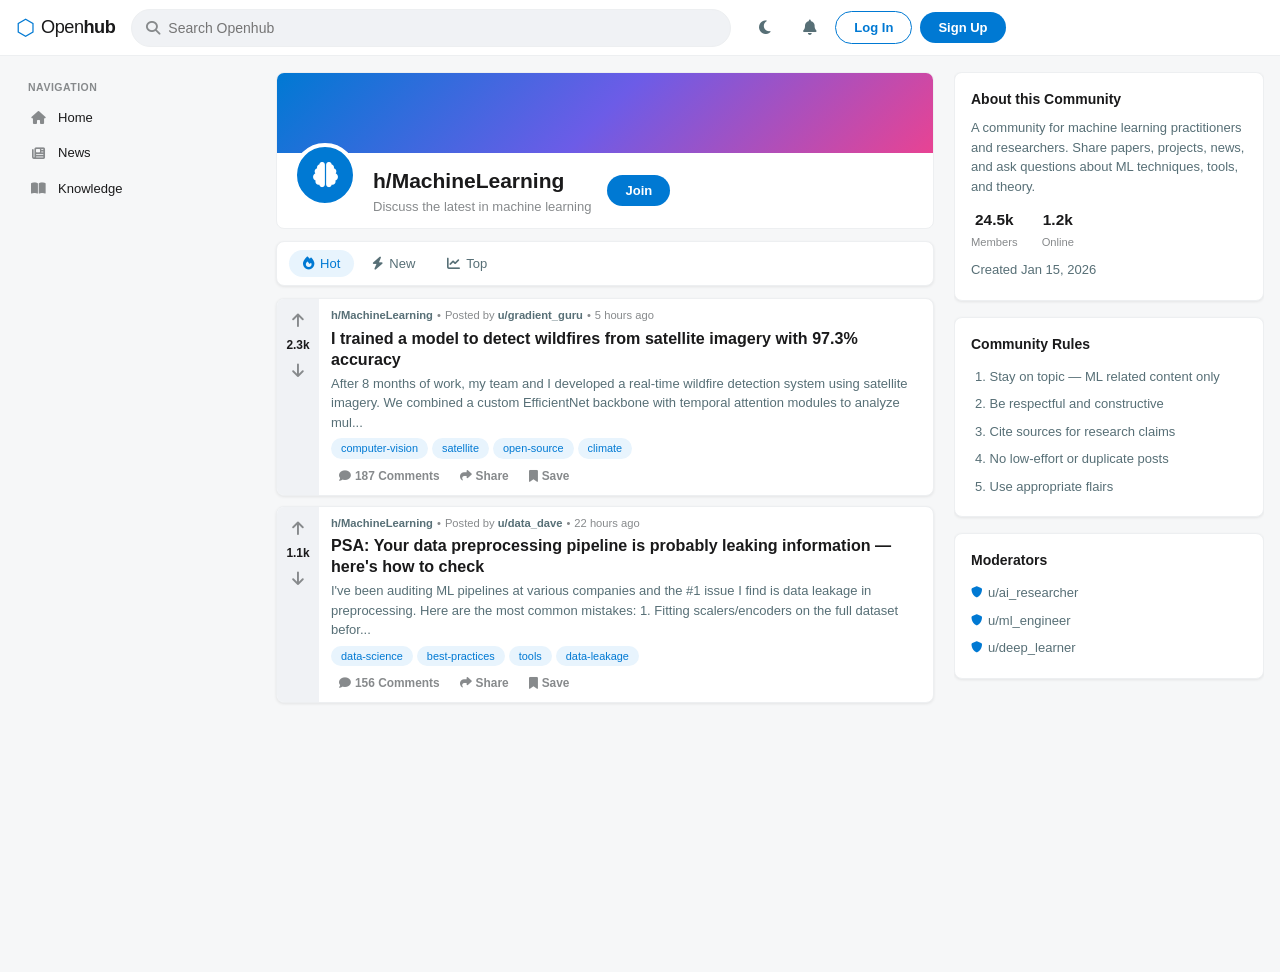
==== community.html @ e3ed94cb "Add News and Knowledge sections with community discussion News section: - AI news articles and inter" ====
<!DOCTYPE html>
<html lang="en">
<head>
  <meta charset="UTF-8">
  <meta name="viewport" content="width=device-width, initial-scale=1.0">
  <title>Community — Openhub</title>
  <link rel="stylesheet" href="css/style.css">
  <link rel="stylesheet" href="https://cdnjs.cloudflare.com/ajax/libs/font-awesome/6.5.0/css/all.min.css">
</head>
<body>

  <!-- NAVBAR (same as index) -->
  <header class="navbar">
    <div class="navbar-left">
      <a href="index.html" class="logo">
        <span class="logo-icon">⬡</span>
        <span class="logo-text">Open<strong>hub</strong></span>
      </a>
    </div>
    <div class="navbar-center">
      <div class="search-bar">
        <i class="fas fa-search"></i>
        <input type="text" id="search-input" placeholder="Search Openhub" autocomplete="off">
      </div>
    </div>
    <div class="navbar-right">
      <button class="icon-btn" id="theme-toggle" title="Toggle dark mode"><i class="fas fa-moon"></i></button>
      <button class="icon-btn" title="Notifications"><i class="fas fa-bell"></i></button>
      <button class="btn btn-outline" id="login-btn">Log In</button>
      <button class="btn btn-primary" id="signup-btn">Sign Up</button>
    </div>
    <button class="mobile-menu-btn" id="mobile-menu-btn"><i class="fas fa-bars"></i></button>
  </header>

  <main class="container">
    <aside class="sidebar sidebar-left" id="sidebar-left">
      <nav class="sidebar-nav">
        <h4 class="sidebar-heading">Navigation</h4>
        <a href="index.html" class="sidebar-link"><i class="fas fa-home"></i> Home</a>
        <a href="news.html" class="sidebar-link"><i class="fas fa-newspaper"></i> News</a>
        <a href="knowledge.html" class="sidebar-link"><i class="fas fa-book-open"></i> Knowledge</a>
      </nav>
    </aside>

    <section class="feed" id="feed">
      <!-- Community Banner -->
      <div class="community-banner" id="community-banner">
        <div class="community-banner-bg"></div>
        <div class="community-banner-info">
          <div class="community-icon" id="community-icon"><i class="fas fa-brain"></i></div>
          <div>
            <h1 id="community-name">h/MachineLearning</h1>
            <p id="community-tagline">Discuss the latest in machine learning</p>
          </div>
          <button class="btn btn-primary" id="join-btn">Join</button>
        </div>
      </div>

      <div class="sort-bar">
        <button class="sort-btn active" data-sort="hot"><i class="fas fa-fire"></i> Hot</button>
        <button class="sort-btn" data-sort="new"><i class="fas fa-bolt"></i> New</button>
        <button class="sort-btn" data-sort="top"><i class="fas fa-chart-line"></i> Top</button>
      </div>

      <div id="posts-container"></div>
    </section>

    <aside class="sidebar sidebar-right">
      <div class="card">
        <h4>About this Community</h4>
        <p id="community-description">A place to discuss machine learning research, tools, and applications.</p>
        <div class="community-stats">
          <div class="stat"><strong id="stat-members">24.5k</strong><span>Members</span></div>
          <div class="stat"><strong id="stat-online">1.2k</strong><span>Online</span></div>
        </div>
        <p class="community-created">Created <span id="community-created">Jan 15, 2026</span></p>
      </div>
      <div class="card">
        <h4>Community Rules</h4>
        <ol class="rules-list" id="community-rules">
          <li>Stay on topic</li>
          <li>Be respectful</li>
          <li>Cite your sources</li>
          <li>No low-effort posts</li>
        </ol>
      </div>
      <div class="card">
        <h4>Moderators</h4>
        <ul class="mod-list" id="mod-list">
          <li><i class="fas fa-shield"></i> u/ai_researcher</li>
          <li><i class="fas fa-shield"></i> u/ml_engineer</li>
        </ul>
      </div>
    </aside>
  </main>

  <script src="js/data.js"></script>
  <script src="js/app.js"></script>
</body>
</html>
---- css/style.css ----
/* ===== CSS VARIABLES / THEME ===== */
:root {
  --bg-primary: #f6f7f8;
  --bg-secondary: #ffffff;
  --bg-tertiary: #f0f2f5;
  --text-primary: #1a1a1b;
  --text-secondary: #576f76;
  --text-muted: #878a8c;
  --border-color: #ccc;
  --border-light: #edeff1;
  --accent: #0079d3;
  --accent-hover: #005fa3;
  --accent-light: #e8f4fd;
  --upvote: #ff4500;
  --downvote: #7193ff;
  --card-shadow: 0 1px 3px rgba(0,0,0,0.08);
  --radius: 8px;
  --radius-sm: 4px;
  --navbar-height: 56px;
  --sidebar-width: 240px;
  --font: -apple-system, BlinkMacSystemFont, 'Segoe UI', Roboto, Oxygen, sans-serif;
}

[data-theme="dark"] {
  --bg-primary: #1a1a1b;
  --bg-secondary: #272729;
  --bg-tertiary: #333;
  --text-primary: #d7dadc;
  --text-secondary: #818384;
  --text-muted: #6a6d6f;
  --border-color: #474748;
  --border-light: #343536;
  --accent: #4fbcff;
  --accent-hover: #3aa8f0;
  --accent-light: #1a3a4f;
  --card-shadow: 0 1px 3px rgba(0,0,0,0.3);
}

/* ===== RESET & BASE ===== */
*, *::before, *::after { box-sizing: border-box; margin: 0; padding: 0; }

html { font-size: 14px; scroll-behavior: smooth; }

body {
  font-family: var(--font);
  background: var(--bg-primary);
  color: var(--text-primary);
  line-height: 1.5;
  min-height: 100vh;
}

a { color: var(--accent); text-decoration: none; }
a:hover { text-decoration: underline; }

ul, ol { list-style-position: inside; }
img { max-width: 100%; }

.hidden { display: none !important; }

/* ===== NAVBAR ===== */
.navbar {
  position: fixed;
  top: 0;
  left: 0;
  right: 0;
  height: var(--navbar-height);
  background: var(--bg-secondary);
  border-bottom: 1px solid var(--border-light);
  display: flex;
  align-items: center;
  padding: 0 16px;
  gap: 16px;
  z-index: 100;
}

.navbar-left { flex-shrink: 0; }

.logo {
  display: flex;
  align-items: center;
  gap: 6px;
  font-size: 1.3rem;
  color: var(--text-primary);
  text-decoration: none;
}
.logo:hover { text-decoration: none; }
.logo-icon { font-size: 1.6rem; color: var(--accent); }
.logo-text { letter-spacing: -0.5px; }

.navbar-center { flex: 1; max-width: 600px; }

.search-bar {
  display: flex;
  align-items: center;
  background: var(--bg-tertiary);
  border: 1px solid var(--border-light);
  border-radius: 20px;
  padding: 0 14px;
  height: 38px;
  transition: border-color 0.2s;
}
.search-bar:focus-within { border-color: var(--accent); }
.search-bar i { color: var(--text-muted); margin-right: 8px; }
.search-bar input {
  flex: 1;
  border: none;
  background: transparent;
  font-size: 1rem;
  color: var(--text-primary);
  outline: none;
}

.navbar-right {
  display: flex;
  align-items: center;
  gap: 8px;
  flex-shrink: 0;
}

.mobile-menu-btn {
  display: none;
  background: none;
  border: none;
  font-size: 1.4rem;
  color: var(--text-primary);
  cursor: pointer;
}

/* ===== BUTTONS ===== */
.btn {
  display: inline-flex;
  align-items: center;
  justify-content: center;
  gap: 6px;
  padding: 8px 18px;
  border-radius: 20px;
  font-size: 0.93rem;
  font-weight: 600;
  cursor: pointer;
  border: none;
  transition: all 0.15s;
}
.btn-primary { background: var(--accent); color: #fff; }
.btn-primary:hover { background: var(--accent-hover); }
.btn-outline {
  background: transparent;
  color: var(--accent);
  border: 1px solid var(--accent);
}
.btn-outline:hover { background: var(--accent-light); }
.btn-block { width: 100%; margin-top: 8px; }

.icon-btn {
  width: 36px;
  height: 36px;
  border-radius: 50%;
  border: none;
  background: transparent;
  color: var(--text-secondary);
  font-size: 1.1rem;
  cursor: pointer;
  display: inline-flex;
  align-items: center;
  justify-content: center;
  transition: background 0.15s;
}
.icon-btn:hover { background: var(--bg-tertiary); }

/* ===== LAYOUT ===== */
.container {
  display: grid;
  grid-template-columns: var(--sidebar-width) 1fr 310px;
  gap: 20px;
  max-width: 1280px;
  margin: calc(var(--navbar-height) + 16px) auto 32px;
  padding: 0 16px;
}

.container-post {
  grid-template-columns: 1fr 310px;
}

/* ===== SIDEBAR ===== */
.sidebar {
  position: sticky;
  top: calc(var(--navbar-height) + 16px);
  height: fit-content;
  max-height: calc(100vh - var(--navbar-height) - 32px);
  overflow-y: auto;
}

.sidebar-nav { margin-bottom: 16px; }
.sidebar-heading {
  font-size: 0.75rem;
  text-transform: uppercase;
  letter-spacing: 0.5px;
  color: var(--text-muted);
  padding: 8px 12px 4px;
}

.sidebar-link {
  display: flex;
  align-items: center;
  gap: 10px;
  padding: 8px 12px;
  color: var(--text-primary);
  border-radius: var(--radius-sm);
  font-size: 0.93rem;
  transition: background 0.15s;
}
.sidebar-link:hover { background: var(--bg-tertiary); text-decoration: none; }
.sidebar-link.active { background: var(--accent-light); color: var(--accent); font-weight: 600; }
.sidebar-link i { width: 20px; text-align: center; color: var(--text-muted); }
.sidebar-link.active i { color: var(--accent); }

/* ===== CARDS ===== */
.card {
  background: var(--bg-secondary);
  border: 1px solid var(--border-light);
  border-radius: var(--radius);
  padding: 16px;
  margin-bottom: 16px;
  box-shadow: var(--card-shadow);
}
.card h3, .card h4 { margin-bottom: 8px; }
.card p { color: var(--text-secondary); font-size: 0.93rem; margin-bottom: 4px; }

.card-banner {
  height: 48px;
  background: linear-gradient(135deg, var(--accent), #6c5ce7);
  border-radius: var(--radius) var(--radius) 0 0;
  margin: -16px -16px 12px;
}

/* ===== TRENDING ===== */
.trending-list { list-style: none; }
.trending-list li {
  padding: 8px 0;
  border-bottom: 1px solid var(--border-light);
  font-size: 0.93rem;
}
.trending-list li:last-child { border-bottom: none; }
.trending-list .trending-community { font-size: 0.8rem; color: var(--text-muted); }
.trending-list .trending-title { color: var(--text-primary); font-weight: 500; }

/* ===== RULES ===== */
.rules-list { padding-left: 4px; }
.rules-list li { padding: 4px 0; font-size: 0.93rem; color: var(--text-secondary); }

/* ===== FOOTER LINKS ===== */
.footer-links { text-align: center; padding: 12px; }
.footer-links a {
  color: var(--text-muted);
  font-size: 0.8rem;
  margin: 0 6px;
}
.footer-links p { color: var(--text-muted); font-size: 0.75rem; margin-top: 8px; }

/* ===== CREATE POST BOX ===== */
.create-post-box {
  display: flex;
  align-items: center;
  gap: 8px;
  background: var(--bg-secondary);
  border: 1px solid var(--border-light);
  border-radius: var(--radius);
  padding: 8px 12px;
  margin-bottom: 12px;
  box-shadow: var(--card-shadow);
}
.create-post-avatar { font-size: 2rem; color: var(--text-muted); }
.create-post-input {
  flex: 1;
  border: 1px solid var(--border-light);
  border-radius: var(--radius-sm);
  padding: 8px 12px;
  font-size: 0.93rem;
  background: var(--bg-tertiary);
  color: var(--text-primary);
  cursor: pointer;
  outline: none;
}
.create-post-input:hover { border-color: var(--accent); }

/* ===== SORT BAR ===== */
.sort-bar {
  display: flex;
  gap: 4px;
  background: var(--bg-secondary);
  border: 1px solid var(--border-light);
  border-radius: var(--radius);
  padding: 8px 12px;
  margin-bottom: 12px;
  box-shadow: var(--card-shadow);
}
.sort-btn {
  padding: 6px 14px;
  border-radius: 20px;
  border: none;
  background: transparent;
  color: var(--text-secondary);
  font-size: 0.93rem;
  font-weight: 500;
  cursor: pointer;
  display: flex;
  align-items: center;
  gap: 6px;
  transition: all 0.15s;
}
.sort-btn:hover { background: var(--bg-tertiary); }
.sort-btn.active { background: var(--accent-light); color: var(--accent); }

/* ===== POST CARD ===== */
.post-card {
  display: flex;
  background: var(--bg-secondary);
  border: 1px solid var(--border-light);
  border-radius: var(--radius);
  margin-bottom: 10px;
  box-shadow: var(--card-shadow);
  transition: border-color 0.15s;
  overflow: hidden;
}
.post-card:hover { border-color: var(--text-muted); }

.vote-column {
  display: flex;
  flex-direction: column;
  align-items: center;
  padding: 8px 4px;
  background: var(--bg-tertiary);
  min-width: 42px;
  gap: 2px;
}
.vote-btn {
  width: 28px;
  height: 28px;
  border-radius: 4px;
  border: none;
  background: transparent;
  color: var(--text-muted);
  font-size: 1.1rem;
  cursor: pointer;
  display: flex;
  align-items: center;
  justify-content: center;
  transition: all 0.15s;
}
.vote-btn:hover { background: var(--bg-secondary); }
.vote-btn.upvoted { color: var(--upvote); }
.vote-btn.downvoted { color: var(--downvote); }
.vote-count { font-size: 0.85rem; font-weight: 700; }

.post-content {
  flex: 1;
  padding: 8px 12px;
  min-width: 0;
}

.post-meta {
  display: flex;
  align-items: center;
  gap: 4px;
  font-size: 0.8rem;
  color: var(--text-muted);
  flex-wrap: wrap;
}
.post-meta a { color: var(--text-secondary); font-weight: 600; }
.post-meta a:hover { text-decoration: underline; }

.post-title {
  font-size: 1.15rem;
  font-weight: 600;
  margin: 4px 0;
  color: var(--text-primary);
  line-height: 1.3;
}
.post-title a { color: inherit; }
.post-title a:hover { color: var(--accent); text-decoration: none; }

.post-body-preview {
  font-size: 0.93rem;
  color: var(--text-secondary);
  max-height: 4.5em;
  overflow: hidden;
  margin-bottom: 4px;
}

.post-tags { display: flex; gap: 4px; flex-wrap: wrap; margin: 6px 0; }
.tag {
  background: var(--accent-light);
  color: var(--accent);
  padding: 2px 10px;
  border-radius: 12px;
  font-size: 0.78rem;
  font-weight: 500;
}

.post-actions {
  display: flex;
  gap: 4px;
  margin-top: 4px;
}
.action-btn {
  display: flex;
  align-items: center;
  gap: 4px;
  padding: 4px 8px;
  border-radius: var(--radius-sm);
  border: none;
  background: transparent;
  color: var(--text-muted);
  font-size: 0.85rem;
  font-weight: 600;
  cursor: pointer;
  transition: background 0.15s;
}
.action-btn:hover { background: var(--bg-tertiary); }

/* ===== COMMUNITY BANNER ===== */
.community-banner {
  border-radius: var(--radius);
  overflow: hidden;
  margin-bottom: 12px;
  background: var(--bg-secondary);
  border: 1px solid var(--border-light);
}
.community-banner-bg {
  height: 80px;
  background: linear-gradient(135deg, #0079d3, #6c5ce7, #e84393);
}
.community-banner-info {
  display: flex;
  align-items: center;
  gap: 16px;
  padding: 12px 16px;
}
.community-icon {
  width: 64px;
  height: 64px;
  border-radius: 50%;
  background: var(--accent);
  color: #fff;
  display: flex;
  align-items: center;
  justify-content: center;
  font-size: 1.8rem;
  margin-top: -32px;
  border: 4px solid var(--bg-secondary);
}
.community-banner-info h1 { font-size: 1.5rem; }
.community-banner-info p { color: var(--text-muted); font-size: 0.93rem; }

.community-stats {
  display: flex;
  gap: 24px;
  margin: 12px 0 8px;
}
.stat { text-align: center; }
.stat strong { display: block; font-size: 1.1rem; }
.stat span { font-size: 0.8rem; color: var(--text-muted); }
.community-created { font-size: 0.8rem; color: var(--text-muted); margin-top: 8px; }

.mod-list { list-style: none; }
.mod-list li {
  padding: 4px 0;
  font-size: 0.93rem;
  color: var(--text-secondary);
  display: flex;
  align-items: center;
  gap: 6px;
}
.mod-list i { color: var(--accent); font-size: 0.8rem; }

/* ===== POST DETAIL ===== */
.post-detail {
  background: var(--bg-secondary);
  border: 1px solid var(--border-light);
  border-radius: var(--radius);
  padding: 16px;
  margin-bottom: 16px;
  box-shadow: var(--card-shadow);
}
.post-detail .post-title { font-size: 1.5rem; margin: 8px 0; }
.post-detail .post-body-full {
  font-size: 1rem;
  color: var(--text-primary);
  line-height: 1.7;
  margin: 12px 0;
}
.post-detail .vote-row {
  display: flex;
  align-items: center;
  gap: 8px;
  margin: 12px 0;
}

/* ===== COMMENTS ===== */
.comments-section {
  background: var(--bg-secondary);
  border: 1px solid var(--border-light);
  border-radius: var(--radius);
  padding: 16px;
  box-shadow: var(--card-shadow);
}
.comments-section h3 { margin-bottom: 12px; }

.comment-form { margin-bottom: 16px; }
.comment-form textarea { width: 100%; min-height: 80px; margin-bottom: 8px; }
.comment-sort {
  display: flex;
  align-items: center;
  gap: 8px;
  margin-bottom: 16px;
  font-size: 0.85rem;
  color: var(--text-muted);
}

.comment {
  border-left: 2px solid var(--border-light);
  padding-left: 16px;
  margin-bottom: 16px;
  margin-left: 0;
}
.comment.nested { margin-left: 20px; }

.comment-header {
  display: flex;
  align-items: center;
  gap: 8px;
  font-size: 0.85rem;
  margin-bottom: 4px;
}
.comment-author { font-weight: 600; color: var(--text-primary); }
.comment-time { color: var(--text-muted); }
.comment-body { font-size: 0.93rem; margin-bottom: 6px; color: var(--text-primary); }
.comment-actions {
  display: flex;
  gap: 12px;
  font-size: 0.8rem;
}
.comment-actions button {
  background: none;
  border: none;
  color: var(--text-muted);
  cursor: pointer;
  font-weight: 600;
  font-size: 0.8rem;
}
.comment-actions button:hover { color: var(--accent); }

/* ===== INPUTS ===== */
.input {
  width: 100%;
  padding: 10px 12px;
  border: 1px solid var(--border-light);
  border-radius: var(--radius-sm);
  font-size: 0.93rem;
  background: var(--bg-tertiary);
  color: var(--text-primary);
  outline: none;
  margin-bottom: 10px;
  transition: border-color 0.2s;
  font-family: var(--font);
}
.input:focus { border-color: var(--accent); }
.input-sm { width: auto; padding: 4px 8px; margin-bottom: 0; }
.textarea { min-height: 100px; resize: vertical; }

select.input { cursor: pointer; }

/* ===== MODAL ===== */
.modal-overlay {
  position: fixed;
  inset: 0;
  background: rgba(0,0,0,0.5);
  display: none;
  align-items: center;
  justify-content: center;
  z-index: 200;
}
.modal-overlay.active { display: flex; }

.modal {
  background: var(--bg-secondary);
  border-radius: var(--radius);
  width: 100%;
  max-width: 580px;
  max-height: 90vh;
  overflow-y: auto;
  box-shadow: 0 8px 32px rgba(0,0,0,0.2);
}
.modal-sm { max-width: 400px; }

.modal-header {
  display: flex;
  align-items: center;
  justify-content: space-between;
  padding: 16px 20px;
  border-bottom: 1px solid var(--border-light);
}
.modal-body { padding: 20px; }
.modal-footer {
  padding: 12px 20px;
  border-top: 1px solid var(--border-light);
  display: flex;
  align-items: center;
  justify-content: flex-end;
  gap: 8px;
  flex-wrap: wrap;
}

.auth-switch { font-size: 0.85rem; color: var(--text-muted); width: 100%; text-align: center; margin-top: 8px; }

/* POST TYPE TABS */
.post-type-tabs {
  display: flex;
  border: 1px solid var(--border-light);
  border-radius: var(--radius-sm);
  overflow: hidden;
  margin-bottom: 10px;
}
.tab {
  flex: 1;
  padding: 10px;
  border: none;
  background: var(--bg-tertiary);
  color: var(--text-secondary);
  font-size: 0.93rem;
  font-weight: 500;
  cursor: pointer;
  display: flex;
  align-items: center;
  justify-content: center;
  gap: 6px;
  transition: all 0.15s;
}
.tab:hover { background: var(--bg-primary); }
.tab.active { background: var(--bg-secondary); color: var(--accent); border-bottom: 2px solid var(--accent); }

/* ===== LOAD MORE ===== */
.load-more { text-align: center; padding: 16px 0; }

/* ===== PAGE HEADER ===== */
.page-header {
  display: flex;
  align-items: center;
  gap: 16px;
  background: var(--bg-secondary);
  border: 1px solid var(--border-light);
  border-radius: var(--radius);
  padding: 20px 24px;
  margin-bottom: 12px;
  box-shadow: var(--card-shadow);
}
.page-header-icon {
  width: 56px;
  height: 56px;
  border-radius: 50%;
  background: linear-gradient(135deg, var(--accent), #6c5ce7);
  color: #fff;
  display: flex;
  align-items: center;
  justify-content: center;
  font-size: 1.6rem;
  flex-shrink: 0;
}
.page-header h1 { font-size: 1.5rem; margin-bottom: 2px; }
.page-header p { color: var(--text-muted); font-size: 0.93rem; margin: 0; }

/* ===== SECTION TABS ===== */
.section-tabs {
  display: flex;
  gap: 4px;
  background: var(--bg-secondary);
  border: 1px solid var(--border-light);
  border-radius: var(--radius);
  padding: 6px 8px;
  margin-bottom: 12px;
  box-shadow: var(--card-shadow);
  overflow-x: auto;
}
.section-tab {
  padding: 8px 16px;
  border-radius: 20px;
  border: none;
  background: transparent;
  color: var(--text-secondary);
  font-size: 0.93rem;
  font-weight: 500;
  cursor: pointer;
  display: flex;
  align-items: center;
  gap: 6px;
  transition: all 0.15s;
  white-space: nowrap;
}
.section-tab:hover { background: var(--bg-tertiary); }
.section-tab.active { background: var(--accent-light); color: var(--accent); }

/* ===== NEWS CARD ===== */
.news-card {
  background: var(--bg-secondary);
  border: 1px solid var(--border-light);
  border-radius: var(--radius);
  margin-bottom: 10px;
  box-shadow: var(--card-shadow);
  transition: border-color 0.15s;
  overflow: hidden;
}
.news-card:hover { border-color: var(--text-muted); }

.news-card-inner {
  display: flex;
  gap: 0;
}

.news-vote-col {
  display: flex;
  flex-direction: column;
  align-items: center;
  padding: 8px 4px;
  background: var(--bg-tertiary);
  min-width: 42px;
  gap: 2px;
}

.news-card-body {
  flex: 1;
  padding: 12px 16px;
  min-width: 0;
}

.news-type-badge {
  display: inline-flex;
  align-items: center;
  gap: 4px;
  padding: 2px 10px;
  border-radius: 12px;
  font-size: 0.75rem;
  font-weight: 600;
  text-transform: uppercase;
  letter-spacing: 0.5px;
  margin-bottom: 6px;
}
.badge-interview { background: #6c5ce7; color: #fff; }
.badge-news { background: #0984e3; color: #fff; }
.badge-breaking { background: #d63031; color: #fff; }
.badge-product { background: #00b894; color: #fff; }
.badge-policy { background: #fdcb6e; color: #2d3436; }
.badge-industry { background: #636e72; color: #fff; }

.news-card-title {
  font-size: 1.15rem;
  font-weight: 600;
  margin: 4px 0 6px;
  line-height: 1.3;
}
.news-card-title a { color: var(--text-primary); }
.news-card-title a:hover { color: var(--accent); text-decoration: none; }

.news-source {
  display: flex;
  align-items: center;
  gap: 6px;
  font-size: 0.8rem;
  color: var(--text-muted);
  margin-bottom: 8px;
}
.news-source strong { color: var(--text-secondary); }

.news-summary {
  font-size: 0.93rem;
  color: var(--text-secondary);
  line-height: 1.6;
  margin-bottom: 8px;
  max-height: 4.5em;
  overflow: hidden;
  position: relative;
}
.news-summary.expanded { max-height: none; }

.news-summary-toggle {
  background: none;
  border: none;
  color: var(--accent);
  font-size: 0.85rem;
  font-weight: 600;
  cursor: pointer;
  padding: 0;
  margin-bottom: 8px;
}

.news-video-link {
  display: inline-flex;
  align-items: center;
  gap: 6px;
  padding: 6px 14px;
  background: #ff0000;
  color: #fff;
  border-radius: 20px;
  font-size: 0.85rem;
  font-weight: 600;
  margin-bottom: 8px;
  transition: opacity 0.15s;
}
.news-video-link:hover { opacity: 0.85; text-decoration: none; color: #fff; }

.news-article-link {
  display: inline-flex;
  align-items: center;
  gap: 6px;
  padding: 6px 14px;
  background: var(--accent);
  color: #fff;
  border-radius: 20px;
  font-size: 0.85rem;
  font-weight: 600;
  margin-bottom: 8px;
  transition: opacity 0.15s;
}
.news-article-link:hover { opacity: 0.85; text-decoration: none; color: #fff; }

.news-card-footer {
  display: flex;
  align-items: center;
  gap: 4px;
  flex-wrap: wrap;
}

/* ===== PAPER CARD ===== */
.paper-card {
  background: var(--bg-secondary);
  border: 1px solid var(--border-light);
  border-radius: var(--radius);
  margin-bottom: 10px;
  box-shadow: var(--card-shadow);
  transition: border-color 0.15s;
  overflow: hidden;
}
.paper-card:hover { border-color: var(--text-muted); }

.paper-card-inner {
  display: flex;
  gap: 0;
}

.paper-vote-col {
  display: flex;
  flex-direction: column;
  align-items: center;
  padding: 8px 4px;
  background: var(--bg-tertiary);
  min-width: 42px;
  gap: 2px;
}

.paper-card-body {
  flex: 1;
  padding: 12px 16px;
  min-width: 0;
}

.paper-venue-badge {
  display: inline-flex;
  align-items: center;
  gap: 4px;
  padding: 2px 10px;
  border-radius: 12px;
  font-size: 0.75rem;
  font-weight: 600;
  margin-bottom: 6px;
  background: var(--accent-light);
  color: var(--accent);
}
.paper-venue-badge.spotlight {
  background: linear-gradient(135deg, #fdcb6e, #f39c12);
  color: #2d3436;
}

.paper-card-title {
  font-size: 1.1rem;
  font-weight: 600;
  margin: 4px 0 6px;
  line-height: 1.3;
}
.paper-card-title a { color: var(--text-primary); }
.paper-card-title a:hover { color: var(--accent); text-decoration: none; }

.paper-authors {
  font-size: 0.85rem;
  color: var(--text-muted);
  margin-bottom: 8px;
  font-style: italic;
}

.paper-summary {
  font-size: 0.93rem;
  color: var(--text-secondary);
  line-height: 1.6;
  margin-bottom: 8px;
  padding: 10px 12px;
  background: var(--bg-tertiary);
  border-radius: var(--radius-sm);
  border-left: 3px solid var(--accent);
}

.paper-abstract-toggle {
  background: none;
  border: none;
  color: var(--accent);
  font-size: 0.85rem;
  font-weight: 600;
  cursor: pointer;
  padding: 0;
  margin-bottom: 8px;
  display: flex;
  align-items: center;
  gap: 4px;
}

.paper-abstract {
  font-size: 0.9rem;
  color: var(--text-secondary);
  line-height: 1.6;
  margin-bottom: 8px;
  display: none;
  padding: 10px 12px;
  background: var(--bg-tertiary);
  border-radius: var(--radius-sm);
}
.paper-abstract.visible { display: block; }

.paper-links {
  display: flex;
  gap: 8px;
  margin-bottom: 8px;
  flex-wrap: wrap;
}
.paper-link {
  display: inline-flex;
  align-items: center;
  gap: 4px;
  padding: 4px 12px;
  border-radius: 20px;
  font-size: 0.8rem;
  font-weight: 600;
  border: 1px solid var(--accent);
  color: var(--accent);
  transition: all 0.15s;
}
.paper-link:hover { background: var(--accent); color: #fff; text-decoration: none; }

.paper-card-footer {
  display: flex;
  align-items: center;
  gap: 4px;
  flex-wrap: wrap;
}

/* ===== DISCUSSION INLINE ===== */
.inline-discussion {
  border-top: 1px solid var(--border-light);
  padding-top: 12px;
  margin-top: 8px;
}
.inline-discussion h4 {
  font-size: 0.85rem;
  color: var(--text-muted);
  margin-bottom: 8px;
  display: flex;
  align-items: center;
  gap: 6px;
}

.discussion-preview-comment {
  padding: 8px 12px;
  background: var(--bg-tertiary);
  border-radius: var(--radius-sm);
  margin-bottom: 6px;
  font-size: 0.85rem;
}
.discussion-preview-comment .comment-author { font-size: 0.8rem; }
.discussion-preview-comment .comment-body { font-size: 0.85rem; margin: 2px 0; }
.discussion-preview-comment .comment-meta { font-size: 0.75rem; color: var(--text-muted); }

.view-discussion-btn {
  background: none;
  border: none;
  color: var(--accent);
  font-size: 0.85rem;
  font-weight: 600;
  cursor: pointer;
  padding: 4px 0;
}
.view-discussion-btn:hover { text-decoration: underline; }

/* ===== SOURCE TAGS ===== */
.source-tags {
  display: flex;
  flex-wrap: wrap;
  gap: 6px;
}

/* ===== DEADLINE LIST ===== */
.deadline-list { list-style: none; }
.deadline-list li {
  display: flex;
  justify-content: space-between;
  align-items: center;
  padding: 8px 0;
  border-bottom: 1px solid var(--border-light);
  font-size: 0.93rem;
}
.deadline-list li:last-child { border-bottom: none; }
.deadline-list li span { color: var(--text-muted); font-size: 0.8rem; }

/* ===== FEATURED INTERVIEW CARD ===== */
.featured-interview {
  padding: 8px 0;
  border-bottom: 1px solid var(--border-light);
}
.featured-interview:last-child { border-bottom: none; }
.featured-interview-title {
  font-size: 0.85rem;
  font-weight: 600;
  color: var(--text-primary);
  margin-bottom: 2px;
}
.featured-interview-source {
  font-size: 0.75rem;
  color: var(--text-muted);
}

/* ===== RESPONSIVE ===== */
@media (max-width: 1024px) {
  .container { grid-template-columns: 1fr 280px; }
  .sidebar-left { display: none; }
  .sidebar-left.open { display: block; position: fixed; top: var(--navbar-height); left: 0; width: var(--sidebar-width); background: var(--bg-secondary); z-index: 90; height: calc(100vh - var(--navbar-height)); padding: 16px; border-right: 1px solid var(--border-light); box-shadow: 4px 0 10px rgba(0,0,0,0.1); }
}

@media (max-width: 768px) {
  .container { grid-template-columns: 1fr; }
  .container-post { grid-template-columns: 1fr; }
  .sidebar-right { display: none; }
  .navbar-right { display: none; }
  .mobile-menu-btn { display: block; margin-left: auto; }
  .navbar-center { display: none; }
}

@media (max-width: 480px) {
  .post-card { border-radius: 0; margin-left: -16px; margin-right: -16px; }
  .post-title { font-size: 1rem; }
}
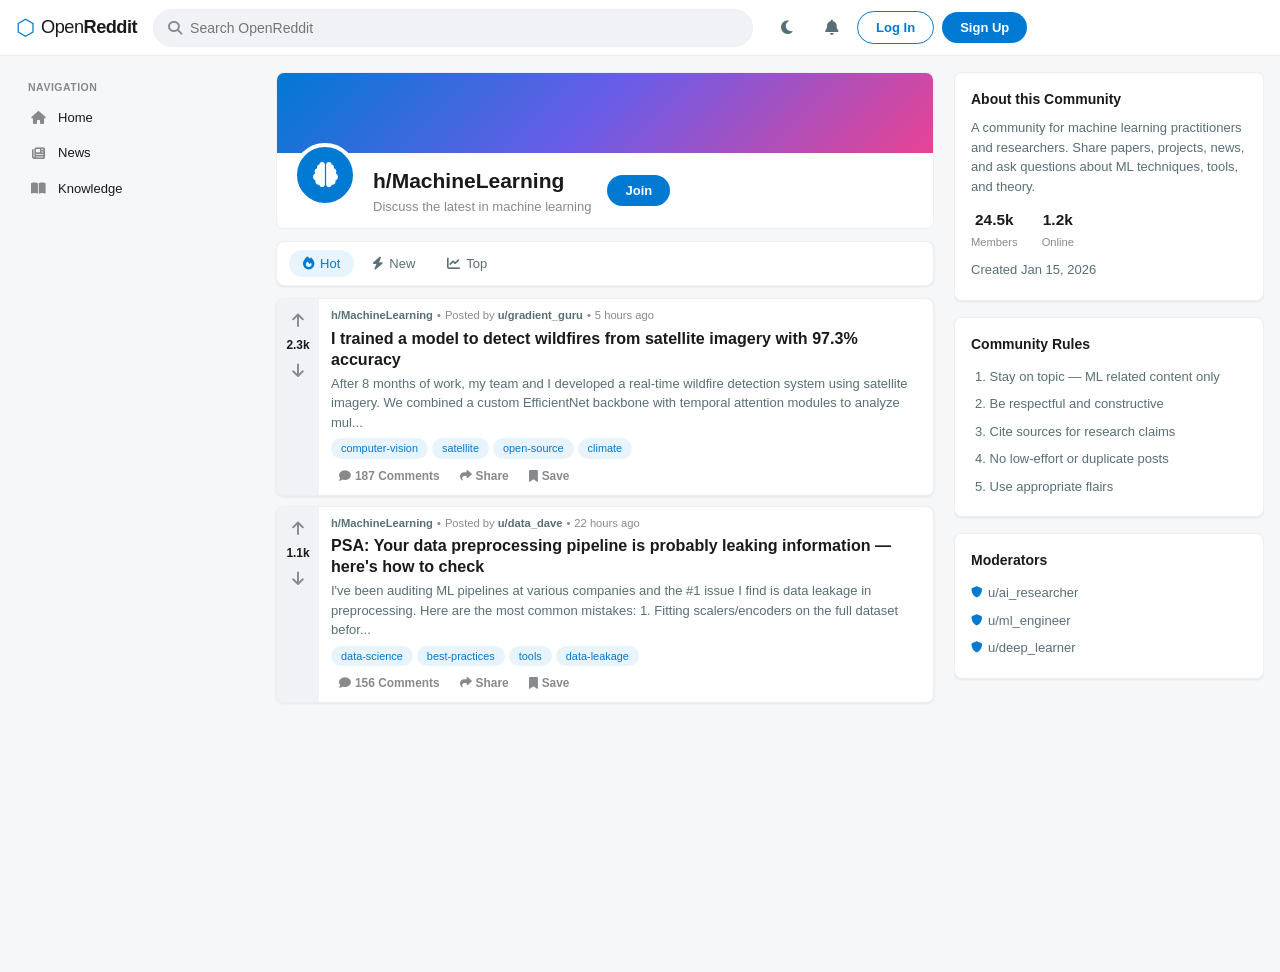
==== commit 273cbe6a: "Rebrand from Openhub to OpenReddit for openreddit.com - Update all page titles, logo text, and searc" ====
--- a/community.html
+++ b/community.html
@@ -3,7 +3,7 @@
 <head>
   <meta charset="UTF-8">
   <meta name="viewport" content="width=device-width, initial-scale=1.0">
-  <title>Community — Openhub</title>
+  <title>Community — OpenReddit</title>
   <link rel="stylesheet" href="css/style.css">
   <link rel="stylesheet" href="https://cdnjs.cloudflare.com/ajax/libs/font-awesome/6.5.0/css/all.min.css">
 </head>
@@ -14,13 +14,13 @@
     <div class="navbar-left">
       <a href="index.html" class="logo">
         <span class="logo-icon">⬡</span>
-        <span class="logo-text">Open<strong>hub</strong></span>
+        <span class="logo-text">Open<strong>Reddit</strong></span>
       </a>
     </div>
     <div class="navbar-center">
       <div class="search-bar">
         <i class="fas fa-search"></i>
-        <input type="text" id="search-input" placeholder="Search Openhub" autocomplete="off">
+        <input type="text" id="search-input" placeholder="Search OpenReddit" autocomplete="off">
       </div>
     </div>
     <div class="navbar-right">
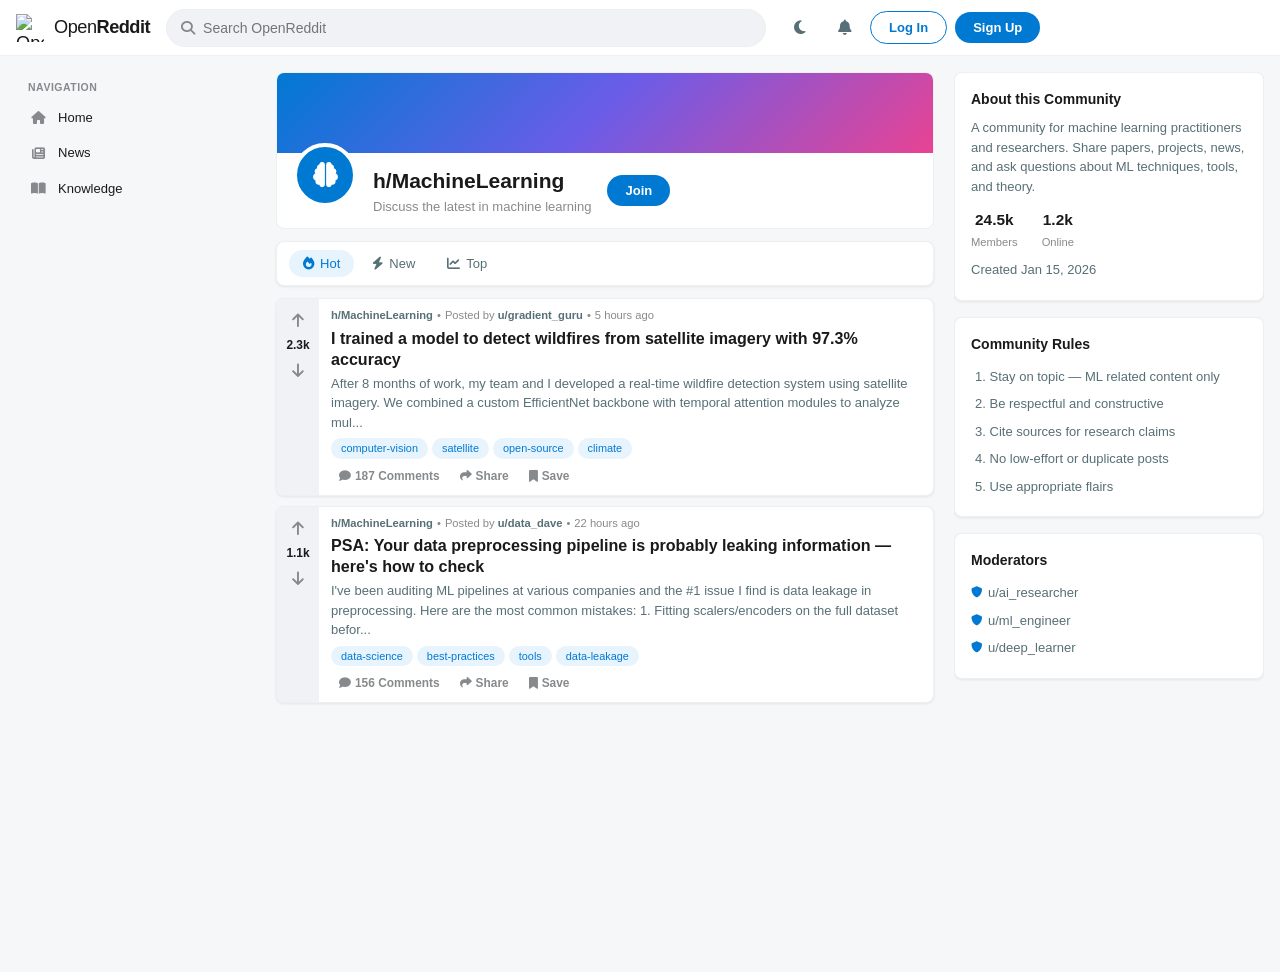
==== commit ecf8f14e: "Add radish logo to navbar across all pages - Replace hexagon icon with img/logo.png in all 5 pages -" ====
--- a/community.html
+++ b/community.html
@@ -13,7 +13,7 @@
   <header class="navbar">
     <div class="navbar-left">
       <a href="index.html" class="logo">
-        <span class="logo-icon">⬡</span>
+        <img src="img/logo.png" alt="OpenReddit" style="width:28px;height:28px;vertical-align:middle;margin-right:4px;">
         <span class="logo-text">Open<strong>Reddit</strong></span>
       </a>
     </div>
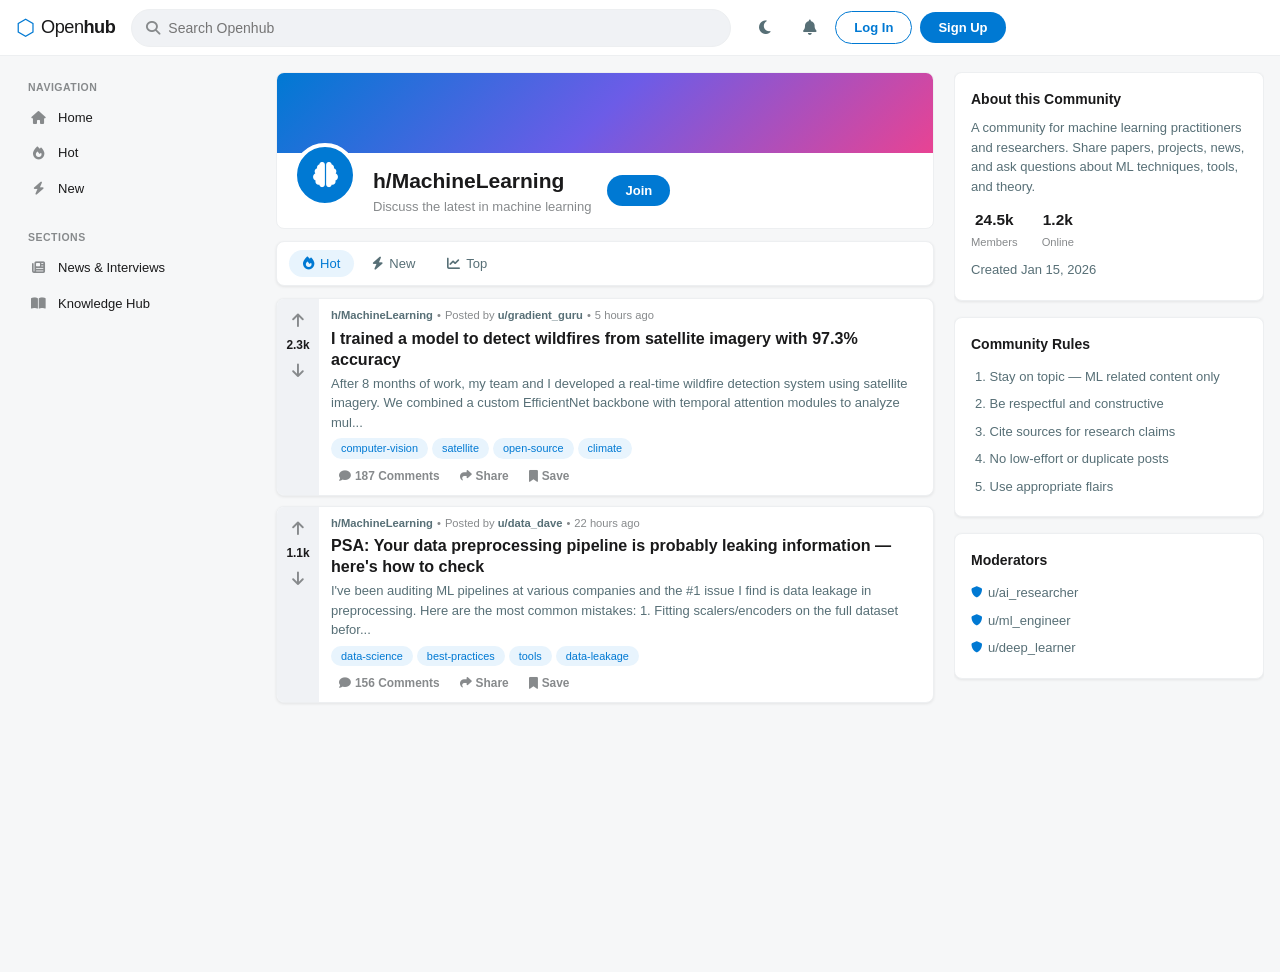
==== commit 44157c87: "Add News & Interviews and Knowledge Hub sections - News section: curated AI news articles and interv" ====
--- a/community.html
+++ b/community.html
@@ -3,7 +3,7 @@
 <head>
   <meta charset="UTF-8">
   <meta name="viewport" content="width=device-width, initial-scale=1.0">
-  <title>Community — OpenReddit</title>
+  <title>Community — Openhub</title>
   <link rel="stylesheet" href="css/style.css">
   <link rel="stylesheet" href="https://cdnjs.cloudflare.com/ajax/libs/font-awesome/6.5.0/css/all.min.css">
 </head>
@@ -13,14 +13,14 @@
   <header class="navbar">
     <div class="navbar-left">
       <a href="index.html" class="logo">
-        <img src="img/logo.png" alt="OpenReddit" style="width:28px;height:28px;vertical-align:middle;margin-right:4px;">
-        <span class="logo-text">Open<strong>Reddit</strong></span>
+        <span class="logo-icon">⬡</span>
+        <span class="logo-text">Open<strong>hub</strong></span>
       </a>
     </div>
     <div class="navbar-center">
       <div class="search-bar">
         <i class="fas fa-search"></i>
-        <input type="text" id="search-input" placeholder="Search OpenReddit" autocomplete="off">
+        <input type="text" id="search-input" placeholder="Search Openhub" autocomplete="off">
       </div>
     </div>
     <div class="navbar-right">
@@ -37,8 +37,13 @@
       <nav class="sidebar-nav">
         <h4 class="sidebar-heading">Navigation</h4>
         <a href="index.html" class="sidebar-link"><i class="fas fa-home"></i> Home</a>
-        <a href="news.html" class="sidebar-link"><i class="fas fa-newspaper"></i> News</a>
-        <a href="knowledge.html" class="sidebar-link"><i class="fas fa-book-open"></i> Knowledge</a>
+        <a href="#" class="sidebar-link"><i class="fas fa-fire"></i> Hot</a>
+        <a href="#" class="sidebar-link"><i class="fas fa-bolt"></i> New</a>
+      </nav>
+      <nav class="sidebar-nav">
+        <h4 class="sidebar-heading">Sections</h4>
+        <a href="news.html" class="sidebar-link"><i class="fas fa-newspaper"></i> News & Interviews</a>
+        <a href="knowledge.html" class="sidebar-link"><i class="fas fa-book-open"></i> Knowledge Hub</a>
       </nav>
     </aside>
 
--- a/css/style.css
+++ b/css/style.css
@@ -641,19 +641,19 @@
 /* ===== LOAD MORE ===== */
 .load-more { text-align: center; padding: 16px 0; }
 
-/* ===== PAGE HEADER ===== */
-.page-header {
+/* ===== SECTION HEADER ===== */
+.section-header {
   display: flex;
   align-items: center;
   gap: 16px;
   background: var(--bg-secondary);
   border: 1px solid var(--border-light);
   border-radius: var(--radius);
-  padding: 20px 24px;
+  padding: 20px;
   margin-bottom: 12px;
   box-shadow: var(--card-shadow);
 }
-.page-header-icon {
+.section-header-icon {
   width: 56px;
   height: 56px;
   border-radius: 50%;
@@ -662,170 +662,121 @@
   display: flex;
   align-items: center;
   justify-content: center;
-  font-size: 1.6rem;
+  font-size: 1.5rem;
   flex-shrink: 0;
 }
-.page-header h1 { font-size: 1.5rem; margin-bottom: 2px; }
-.page-header p { color: var(--text-muted); font-size: 0.93rem; margin: 0; }
-
-/* ===== SECTION TABS ===== */
-.section-tabs {
-  display: flex;
-  gap: 4px;
-  background: var(--bg-secondary);
-  border: 1px solid var(--border-light);
-  border-radius: var(--radius);
-  padding: 6px 8px;
-  margin-bottom: 12px;
-  box-shadow: var(--card-shadow);
-  overflow-x: auto;
-}
-.section-tab {
-  padding: 8px 16px;
-  border-radius: 20px;
-  border: none;
-  background: transparent;
-  color: var(--text-secondary);
-  font-size: 0.93rem;
-  font-weight: 500;
-  cursor: pointer;
-  display: flex;
-  align-items: center;
-  gap: 6px;
-  transition: all 0.15s;
-  white-space: nowrap;
-}
-.section-tab:hover { background: var(--bg-tertiary); }
-.section-tab.active { background: var(--accent-light); color: var(--accent); }
+.section-title { font-size: 1.5rem; font-weight: 700; }
+.section-subtitle { color: var(--text-muted); font-size: 0.93rem; margin-top: 2px; }
 
 /* ===== NEWS CARD ===== */
 .news-card {
   background: var(--bg-secondary);
   border: 1px solid var(--border-light);
   border-radius: var(--radius);
-  margin-bottom: 10px;
+  margin-bottom: 12px;
   box-shadow: var(--card-shadow);
   transition: border-color 0.15s;
   overflow: hidden;
 }
 .news-card:hover { border-color: var(--text-muted); }
 
-.news-card-inner {
-  display: flex;
-  gap: 0;
-}
-
-.news-vote-col {
-  display: flex;
-  flex-direction: column;
-  align-items: center;
-  padding: 8px 4px;
-  background: var(--bg-tertiary);
-  min-width: 42px;
-  gap: 2px;
-}
-
-.news-card-body {
-  flex: 1;
-  padding: 12px 16px;
-  min-width: 0;
-}
-
+.news-card-header {
+  display: flex;
+  align-items: flex-start;
+  gap: 14px;
+  padding: 16px 16px 0;
+}
 .news-type-badge {
   display: inline-flex;
   align-items: center;
   gap: 4px;
-  padding: 2px 10px;
+  padding: 4px 10px;
   border-radius: 12px;
-  font-size: 0.75rem;
-  font-weight: 600;
-  text-transform: uppercase;
-  letter-spacing: 0.5px;
-  margin-bottom: 6px;
-}
-.badge-interview { background: #6c5ce7; color: #fff; }
-.badge-news { background: #0984e3; color: #fff; }
-.badge-breaking { background: #d63031; color: #fff; }
-.badge-product { background: #00b894; color: #fff; }
-.badge-policy { background: #fdcb6e; color: #2d3436; }
-.badge-industry { background: #636e72; color: #fff; }
+  font-size: 0.78rem;
+  font-weight: 600;
+  flex-shrink: 0;
+}
+.news-type-badge.interview { background: #6c5ce720; color: #6c5ce7; }
+.news-type-badge.news { background: #e8439320; color: #e84393; }
+[data-theme="dark"] .news-type-badge.interview { background: #6c5ce740; color: #a29bfe; }
+[data-theme="dark"] .news-type-badge.news { background: #e8439340; color: #fd79a8; }
+
+.news-card-body { padding: 12px 16px; }
 
 .news-card-title {
   font-size: 1.15rem;
   font-weight: 600;
-  margin: 4px 0 6px;
+  margin-bottom: 6px;
+  color: var(--text-primary);
   line-height: 1.3;
 }
-.news-card-title a { color: var(--text-primary); }
-.news-card-title a:hover { color: var(--accent); text-decoration: none; }
-
-.news-source {
-  display: flex;
-  align-items: center;
-  gap: 6px;
+
+.news-card-meta {
+  display: flex;
+  align-items: center;
+  gap: 8px;
   font-size: 0.8rem;
   color: var(--text-muted);
   margin-bottom: 8px;
-}
-.news-source strong { color: var(--text-secondary); }
-
-.news-summary {
+  flex-wrap: wrap;
+}
+
+.news-card-summary {
   font-size: 0.93rem;
   color: var(--text-secondary);
   line-height: 1.6;
   margin-bottom: 8px;
-  max-height: 4.5em;
-  overflow: hidden;
-  position: relative;
-}
-.news-summary.expanded { max-height: none; }
-
-.news-summary-toggle {
-  background: none;
-  border: none;
-  color: var(--accent);
-  font-size: 0.85rem;
-  font-weight: 600;
-  cursor: pointer;
-  padding: 0;
-  margin-bottom: 8px;
-}
-
-.news-video-link {
+}
+
+.news-card-tags { display: flex; gap: 4px; flex-wrap: wrap; margin-bottom: 10px; }
+
+.news-card-actions {
+  display: flex;
+  align-items: center;
+  gap: 4px;
+  padding: 8px 16px;
+  border-top: 1px solid var(--border-light);
+}
+
+.video-link {
   display: inline-flex;
   align-items: center;
   gap: 6px;
   padding: 6px 14px;
-  background: #ff0000;
-  color: #fff;
   border-radius: 20px;
-  font-size: 0.85rem;
-  font-weight: 600;
-  margin-bottom: 8px;
-  transition: opacity 0.15s;
-}
-.news-video-link:hover { opacity: 0.85; text-decoration: none; color: #fff; }
-
-.news-article-link {
+  background: #ff000015;
+  color: #cc0000;
+  font-size: 0.85rem;
+  font-weight: 600;
+  text-decoration: none;
+  transition: background 0.15s;
+}
+.video-link:hover { background: #ff000025; text-decoration: none; }
+[data-theme="dark"] .video-link { background: #ff000030; color: #ff6666; }
+[data-theme="dark"] .video-link:hover { background: #ff000045; }
+
+.article-link {
   display: inline-flex;
   align-items: center;
   gap: 6px;
   padding: 6px 14px;
-  background: var(--accent);
-  color: #fff;
   border-radius: 20px;
-  font-size: 0.85rem;
-  font-weight: 600;
-  margin-bottom: 8px;
-  transition: opacity 0.15s;
-}
-.news-article-link:hover { opacity: 0.85; text-decoration: none; color: #fff; }
-
-.news-card-footer {
-  display: flex;
+  background: var(--accent-light);
+  color: var(--accent);
+  font-size: 0.85rem;
+  font-weight: 600;
+  text-decoration: none;
+  transition: background 0.15s;
+}
+.article-link:hover { background: var(--accent); color: #fff; text-decoration: none; }
+
+.duration-badge {
+  display: inline-flex;
   align-items: center;
   gap: 4px;
-  flex-wrap: wrap;
+  font-size: 0.8rem;
+  color: var(--text-muted);
+  margin-left: auto;
 }
 
 /* ===== PAPER CARD ===== */
@@ -833,204 +784,179 @@
   background: var(--bg-secondary);
   border: 1px solid var(--border-light);
   border-radius: var(--radius);
-  margin-bottom: 10px;
+  margin-bottom: 12px;
   box-shadow: var(--card-shadow);
   transition: border-color 0.15s;
   overflow: hidden;
 }
 .paper-card:hover { border-color: var(--text-muted); }
 
-.paper-card-inner {
-  display: flex;
-  gap: 0;
-}
-
-.paper-vote-col {
-  display: flex;
-  flex-direction: column;
-  align-items: center;
-  padding: 8px 4px;
-  background: var(--bg-tertiary);
-  min-width: 42px;
-  gap: 2px;
-}
-
-.paper-card-body {
-  flex: 1;
-  padding: 12px 16px;
-  min-width: 0;
-}
-
-.paper-venue-badge {
+.paper-card-header {
+  display: flex;
+  align-items: flex-start;
+  gap: 14px;
+  padding: 16px 16px 0;
+}
+.venue-badge {
   display: inline-flex;
   align-items: center;
   gap: 4px;
-  padding: 2px 10px;
+  padding: 4px 10px;
   border-radius: 12px;
-  font-size: 0.75rem;
+  font-size: 0.78rem;
+  font-weight: 600;
+  flex-shrink: 0;
+}
+.venue-badge.journal { background: #00b89420; color: #00b894; }
+.venue-badge.conference { background: #0079d320; color: #0079d3; }
+[data-theme="dark"] .venue-badge.journal { background: #00b89440; color: #55efc4; }
+[data-theme="dark"] .venue-badge.conference { background: #0079d340; color: #74b9ff; }
+
+.paper-card-body { padding: 12px 16px; }
+
+.paper-card-title {
+  font-size: 1.15rem;
   font-weight: 600;
   margin-bottom: 6px;
-  background: var(--accent-light);
+  color: var(--text-primary);
+  line-height: 1.3;
+}
+
+.paper-card-authors {
+  font-size: 0.85rem;
   color: var(--accent);
-}
-.paper-venue-badge.spotlight {
-  background: linear-gradient(135deg, #fdcb6e, #f39c12);
-  color: #2d3436;
-}
-
-.paper-card-title {
-  font-size: 1.1rem;
-  font-weight: 600;
-  margin: 4px 0 6px;
-  line-height: 1.3;
-}
-.paper-card-title a { color: var(--text-primary); }
-.paper-card-title a:hover { color: var(--accent); text-decoration: none; }
-
-.paper-authors {
-  font-size: 0.85rem;
+  margin-bottom: 4px;
+}
+
+.paper-card-meta {
+  display: flex;
+  align-items: center;
+  gap: 8px;
+  font-size: 0.8rem;
   color: var(--text-muted);
   margin-bottom: 8px;
-  font-style: italic;
-}
-
-.paper-summary {
+}
+
+.paper-card-abstract {
   font-size: 0.93rem;
   color: var(--text-secondary);
   line-height: 1.6;
   margin-bottom: 8px;
-  padding: 10px 12px;
-  background: var(--bg-tertiary);
-  border-radius: var(--radius-sm);
-  border-left: 3px solid var(--accent);
-}
-
-.paper-abstract-toggle {
-  background: none;
-  border: none;
-  color: var(--accent);
-  font-size: 0.85rem;
-  font-weight: 600;
-  cursor: pointer;
-  padding: 0;
-  margin-bottom: 8px;
-  display: flex;
-  align-items: center;
-  gap: 4px;
-}
-
-.paper-abstract {
-  font-size: 0.9rem;
-  color: var(--text-secondary);
-  line-height: 1.6;
-  margin-bottom: 8px;
-  display: none;
-  padding: 10px 12px;
-  background: var(--bg-tertiary);
-  border-radius: var(--radius-sm);
-}
-.paper-abstract.visible { display: block; }
-
-.paper-links {
-  display: flex;
-  gap: 8px;
-  margin-bottom: 8px;
-  flex-wrap: wrap;
-}
+}
+
+.paper-card-tags { display: flex; gap: 4px; flex-wrap: wrap; margin-bottom: 10px; }
+
+.paper-card-actions {
+  display: flex;
+  align-items: center;
+  gap: 8px;
+  padding: 8px 16px;
+  border-top: 1px solid var(--border-light);
+}
+
 .paper-link {
   display: inline-flex;
   align-items: center;
-  gap: 4px;
-  padding: 4px 12px;
+  gap: 6px;
+  padding: 6px 14px;
   border-radius: 20px;
-  font-size: 0.8rem;
-  font-weight: 600;
-  border: 1px solid var(--accent);
-  color: var(--accent);
+  font-size: 0.85rem;
+  font-weight: 600;
+  text-decoration: none;
   transition: all 0.15s;
 }
-.paper-link:hover { background: var(--accent); color: #fff; text-decoration: none; }
-
-.paper-card-footer {
-  display: flex;
-  align-items: center;
-  gap: 4px;
-  flex-wrap: wrap;
-}
-
-/* ===== DISCUSSION INLINE ===== */
-.inline-discussion {
+.paper-link.primary { background: var(--accent-light); color: var(--accent); }
+.paper-link.primary:hover { background: var(--accent); color: #fff; text-decoration: none; }
+.paper-link.secondary { background: var(--bg-tertiary); color: var(--text-secondary); }
+.paper-link.secondary:hover { background: var(--border-color); text-decoration: none; }
+
+/* ===== DISCUSSION BOX ===== */
+.discussion-box {
+  background: var(--bg-tertiary);
+  border: 1px solid var(--border-light);
+  border-radius: var(--radius);
+  padding: 14px 16px;
+  margin-top: 0;
+}
+.discussion-header {
+  display: flex;
+  align-items: center;
+  gap: 8px;
+  margin-bottom: 10px;
+  font-size: 0.85rem;
+  font-weight: 600;
+  color: var(--text-secondary);
+}
+.discussion-header i { color: var(--accent); }
+.discussion-input-row {
+  display: flex;
+  gap: 8px;
+}
+.discussion-input-row textarea {
+  flex: 1;
+  padding: 8px 12px;
+  border: 1px solid var(--border-light);
+  border-radius: var(--radius-sm);
+  font-size: 0.85rem;
+  background: var(--bg-secondary);
+  color: var(--text-primary);
+  outline: none;
+  resize: none;
+  min-height: 38px;
+  font-family: var(--font);
+  transition: border-color 0.2s;
+}
+.discussion-input-row textarea:focus { border-color: var(--accent); }
+.discussion-input-row button {
+  padding: 8px 16px;
+  border-radius: 20px;
+  border: none;
+  background: var(--accent);
+  color: #fff;
+  font-size: 0.85rem;
+  font-weight: 600;
+  cursor: pointer;
+  flex-shrink: 0;
+  align-self: flex-end;
+  transition: background 0.15s;
+}
+.discussion-input-row button:hover { background: var(--accent-hover); }
+.discussion-comments { margin-top: 12px; }
+.discussion-comment {
+  padding: 8px 0;
   border-top: 1px solid var(--border-light);
-  padding-top: 12px;
-  margin-top: 8px;
-}
-.inline-discussion h4 {
-  font-size: 0.85rem;
-  color: var(--text-muted);
-  margin-bottom: 8px;
-  display: flex;
-  align-items: center;
-  gap: 6px;
-}
-
-.discussion-preview-comment {
-  padding: 8px 12px;
-  background: var(--bg-tertiary);
-  border-radius: var(--radius-sm);
-  margin-bottom: 6px;
-  font-size: 0.85rem;
-}
-.discussion-preview-comment .comment-author { font-size: 0.8rem; }
-.discussion-preview-comment .comment-body { font-size: 0.85rem; margin: 2px 0; }
-.discussion-preview-comment .comment-meta { font-size: 0.75rem; color: var(--text-muted); }
-
-.view-discussion-btn {
+  font-size: 0.85rem;
+}
+.discussion-comment-author { font-weight: 600; color: var(--text-primary); }
+.discussion-comment-time { color: var(--text-muted); margin-left: 8px; font-size: 0.78rem; }
+.discussion-comment-body { color: var(--text-secondary); margin-top: 2px; }
+.discussion-comment-actions {
+  display: flex;
+  gap: 12px;
+  margin-top: 4px;
+}
+.discussion-comment-actions button {
   background: none;
   border: none;
-  color: var(--accent);
-  font-size: 0.85rem;
-  font-weight: 600;
-  cursor: pointer;
-  padding: 4px 0;
-}
-.view-discussion-btn:hover { text-decoration: underline; }
-
-/* ===== SOURCE TAGS ===== */
-.source-tags {
-  display: flex;
-  flex-wrap: wrap;
-  gap: 6px;
-}
-
-/* ===== DEADLINE LIST ===== */
-.deadline-list { list-style: none; }
-.deadline-list li {
-  display: flex;
-  justify-content: space-between;
-  align-items: center;
-  padding: 8px 0;
-  border-bottom: 1px solid var(--border-light);
-  font-size: 0.93rem;
-}
-.deadline-list li:last-child { border-bottom: none; }
-.deadline-list li span { color: var(--text-muted); font-size: 0.8rem; }
-
-/* ===== FEATURED INTERVIEW CARD ===== */
-.featured-interview {
-  padding: 8px 0;
-  border-bottom: 1px solid var(--border-light);
-}
-.featured-interview:last-child { border-bottom: none; }
-.featured-interview-title {
-  font-size: 0.85rem;
-  font-weight: 600;
-  color: var(--text-primary);
-  margin-bottom: 2px;
-}
-.featured-interview-source {
-  font-size: 0.75rem;
-  color: var(--text-muted);
-}
+  color: var(--text-muted);
+  cursor: pointer;
+  font-size: 0.78rem;
+  font-weight: 600;
+  padding: 0;
+}
+.discussion-comment-actions button:hover { color: var(--accent); }
+
+/* ===== FEATURED LIST ===== */
+.featured-list { list-style: none; }
+.featured-list li {
+  padding: 6px 0;
+  font-size: 0.93rem;
+  color: var(--text-secondary);
+  display: flex;
+  align-items: center;
+  gap: 8px;
+}
+.featured-list i { color: var(--accent); font-size: 0.85rem; width: 18px; text-align: center; }
 
 /* ===== RESPONSIVE ===== */
 @media (max-width: 1024px) {
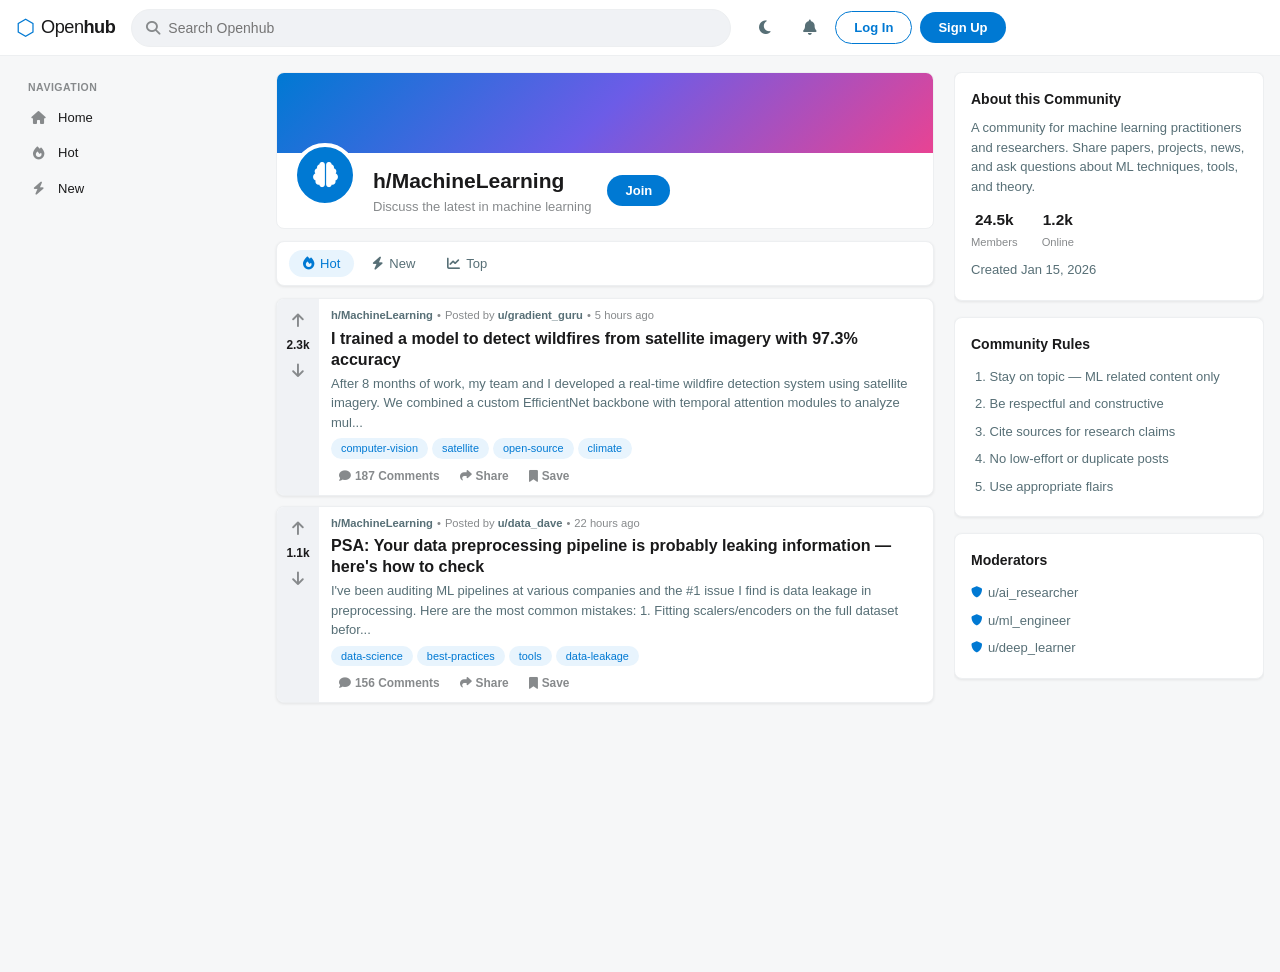
==== commit 274e3396: "Refactor monolithic app.js into independent modules Split the 576-line app.js into 7 focused modules" ====
--- a/community.html
+++ b/community.html
@@ -39,11 +39,6 @@
         <a href="index.html" class="sidebar-link"><i class="fas fa-home"></i> Home</a>
         <a href="#" class="sidebar-link"><i class="fas fa-fire"></i> Hot</a>
         <a href="#" class="sidebar-link"><i class="fas fa-bolt"></i> New</a>
-      </nav>
-      <nav class="sidebar-nav">
-        <h4 class="sidebar-heading">Sections</h4>
-        <a href="news.html" class="sidebar-link"><i class="fas fa-newspaper"></i> News & Interviews</a>
-        <a href="knowledge.html" class="sidebar-link"><i class="fas fa-book-open"></i> Knowledge Hub</a>
       </nav>
     </aside>
 
@@ -100,6 +95,11 @@
   </main>
 
   <script src="js/data.js"></script>
+  <script src="js/utils.js"></script>
+  <script src="js/theme.js"></script>
+  <script src="js/auth.js"></script>
+  <script src="js/posts.js"></script>
+  <script src="js/community.js"></script>
   <script src="js/app.js"></script>
 </body>
 </html>
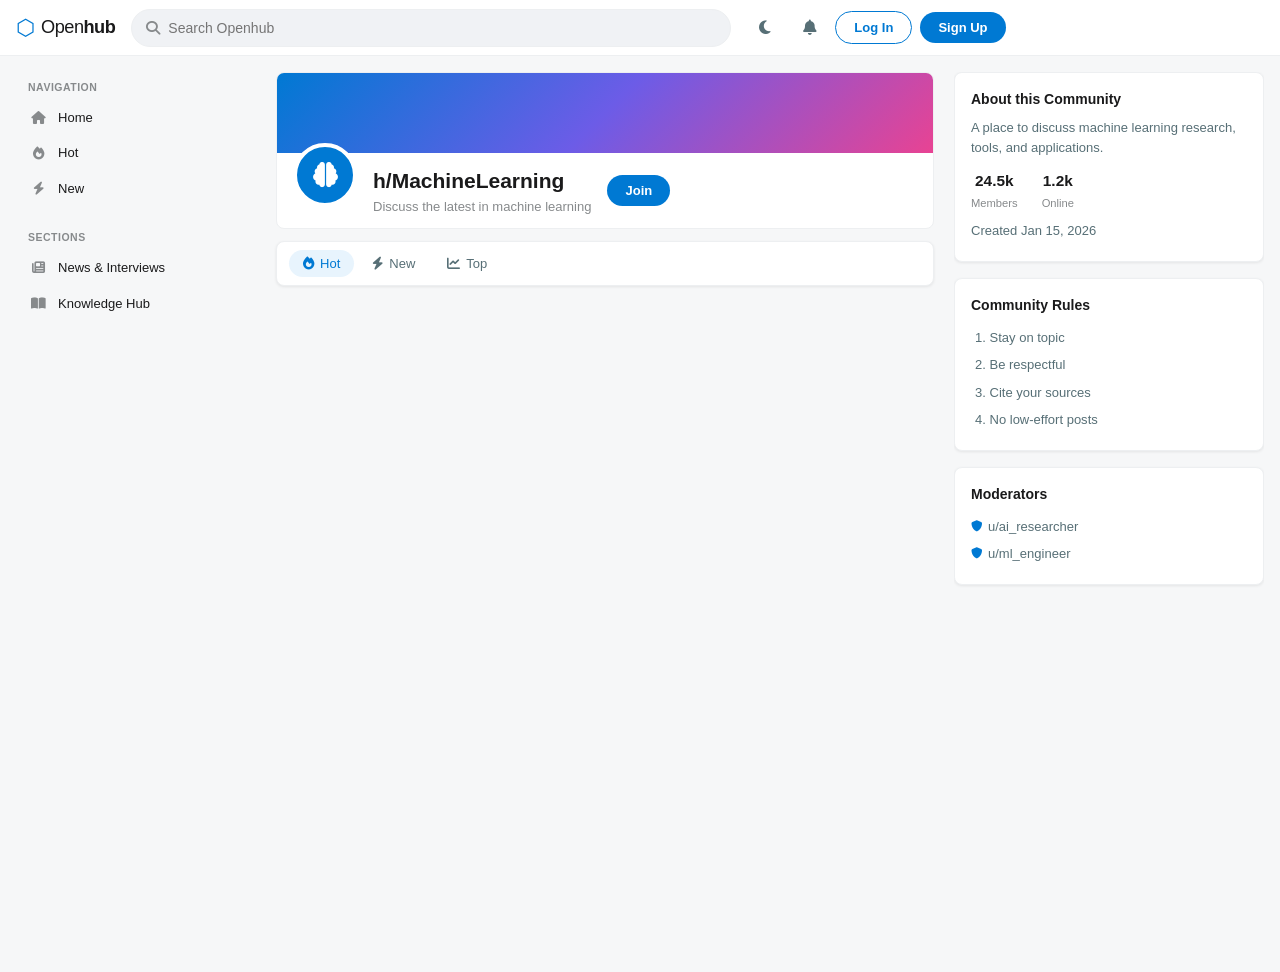
==== commit 273aff3c: "Modularize monolithic style.css into 14 independent CSS modules Split the single 981-line style.css " ====
--- a/community.html
+++ b/community.html
@@ -4,7 +4,7 @@
   <meta charset="UTF-8">
   <meta name="viewport" content="width=device-width, initial-scale=1.0">
   <title>Community — Openhub</title>
-  <link rel="stylesheet" href="css/style.css">
+  <link rel="stylesheet" href="css/main.css">
   <link rel="stylesheet" href="https://cdnjs.cloudflare.com/ajax/libs/font-awesome/6.5.0/css/all.min.css">
 </head>
 <body>
@@ -39,6 +39,11 @@
         <a href="index.html" class="sidebar-link"><i class="fas fa-home"></i> Home</a>
         <a href="#" class="sidebar-link"><i class="fas fa-fire"></i> Hot</a>
         <a href="#" class="sidebar-link"><i class="fas fa-bolt"></i> New</a>
+      </nav>
+      <nav class="sidebar-nav">
+        <h4 class="sidebar-heading">Sections</h4>
+        <a href="news.html" class="sidebar-link"><i class="fas fa-newspaper"></i> News & Interviews</a>
+        <a href="knowledge.html" class="sidebar-link"><i class="fas fa-book-open"></i> Knowledge Hub</a>
       </nav>
     </aside>
 
@@ -95,11 +100,6 @@
   </main>
 
   <script src="js/data.js"></script>
-  <script src="js/utils.js"></script>
-  <script src="js/theme.js"></script>
-  <script src="js/auth.js"></script>
-  <script src="js/posts.js"></script>
-  <script src="js/community.js"></script>
   <script src="js/app.js"></script>
 </body>
 </html>
--- a/css/main.css
+++ b/css/main.css
@@ -0,0 +1,17 @@
+/* ===== MAIN CSS ENTRY POINT ===== */
+/* Import all modular stylesheets in dependency order */
+
+@import url('variables.css');
+@import url('base.css');
+@import url('layout.css');
+@import url('navbar.css');
+@import url('sidebar.css');
+@import url('buttons.css');
+@import url('cards.css');
+@import url('post.css');
+@import url('comments.css');
+@import url('community.css');
+@import url('modal.css');
+@import url('news.css');
+@import url('knowledge.css');
+@import url('responsive.css');
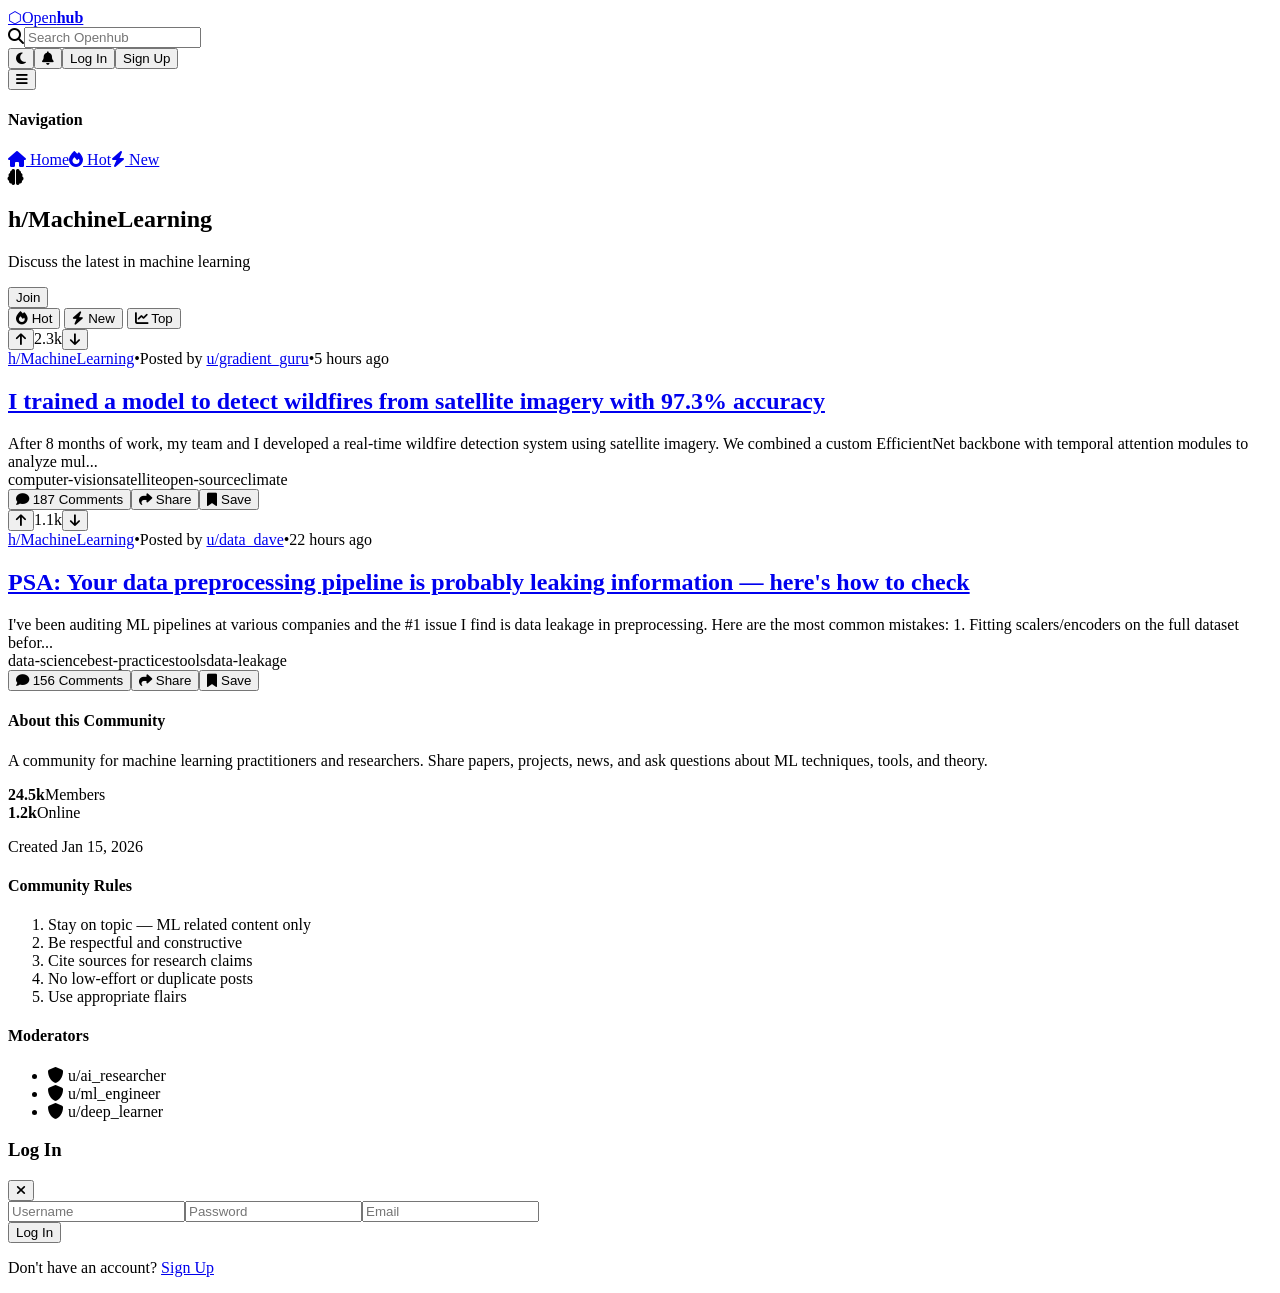
==== commit cd0f3616: "Separate HTML pages into independent view-section components Split monolithic HTML + JS into self-re" ====
--- a/community.html
+++ b/community.html
@@ -4,62 +4,18 @@
   <meta charset="UTF-8">
   <meta name="viewport" content="width=device-width, initial-scale=1.0">
   <title>Community — Openhub</title>
-  <link rel="stylesheet" href="css/main.css">
+  <link rel="stylesheet" href="css/style.css">
   <link rel="stylesheet" href="https://cdnjs.cloudflare.com/ajax/libs/font-awesome/6.5.0/css/all.min.css">
 </head>
 <body>
 
-  <!-- NAVBAR (same as index) -->
-  <header class="navbar">
-    <div class="navbar-left">
-      <a href="index.html" class="logo">
-        <span class="logo-icon">⬡</span>
-        <span class="logo-text">Open<strong>hub</strong></span>
-      </a>
-    </div>
-    <div class="navbar-center">
-      <div class="search-bar">
-        <i class="fas fa-search"></i>
-        <input type="text" id="search-input" placeholder="Search Openhub" autocomplete="off">
-      </div>
-    </div>
-    <div class="navbar-right">
-      <button class="icon-btn" id="theme-toggle" title="Toggle dark mode"><i class="fas fa-moon"></i></button>
-      <button class="icon-btn" title="Notifications"><i class="fas fa-bell"></i></button>
-      <button class="btn btn-outline" id="login-btn">Log In</button>
-      <button class="btn btn-primary" id="signup-btn">Sign Up</button>
-    </div>
-    <button class="mobile-menu-btn" id="mobile-menu-btn"><i class="fas fa-bars"></i></button>
-  </header>
+  <div id="navbar-root"></div>
 
   <main class="container">
-    <aside class="sidebar sidebar-left" id="sidebar-left">
-      <nav class="sidebar-nav">
-        <h4 class="sidebar-heading">Navigation</h4>
-        <a href="index.html" class="sidebar-link"><i class="fas fa-home"></i> Home</a>
-        <a href="#" class="sidebar-link"><i class="fas fa-fire"></i> Hot</a>
-        <a href="#" class="sidebar-link"><i class="fas fa-bolt"></i> New</a>
-      </nav>
-      <nav class="sidebar-nav">
-        <h4 class="sidebar-heading">Sections</h4>
-        <a href="news.html" class="sidebar-link"><i class="fas fa-newspaper"></i> News & Interviews</a>
-        <a href="knowledge.html" class="sidebar-link"><i class="fas fa-book-open"></i> Knowledge Hub</a>
-      </nav>
-    </aside>
+    <div id="sidebar-left-root"></div>
 
     <section class="feed" id="feed">
-      <!-- Community Banner -->
-      <div class="community-banner" id="community-banner">
-        <div class="community-banner-bg"></div>
-        <div class="community-banner-info">
-          <div class="community-icon" id="community-icon"><i class="fas fa-brain"></i></div>
-          <div>
-            <h1 id="community-name">h/MachineLearning</h1>
-            <p id="community-tagline">Discuss the latest in machine learning</p>
-          </div>
-          <button class="btn btn-primary" id="join-btn">Join</button>
-        </div>
-      </div>
+      <div id="community-banner-root"></div>
 
       <div class="sort-bar">
         <button class="sort-btn active" data-sort="hot"><i class="fas fa-fire"></i> Hot</button>
@@ -70,36 +26,23 @@
       <div id="posts-container"></div>
     </section>
 
-    <aside class="sidebar sidebar-right">
-      <div class="card">
-        <h4>About this Community</h4>
-        <p id="community-description">A place to discuss machine learning research, tools, and applications.</p>
-        <div class="community-stats">
-          <div class="stat"><strong id="stat-members">24.5k</strong><span>Members</span></div>
-          <div class="stat"><strong id="stat-online">1.2k</strong><span>Online</span></div>
-        </div>
-        <p class="community-created">Created <span id="community-created">Jan 15, 2026</span></p>
-      </div>
-      <div class="card">
-        <h4>Community Rules</h4>
-        <ol class="rules-list" id="community-rules">
-          <li>Stay on topic</li>
-          <li>Be respectful</li>
-          <li>Cite your sources</li>
-          <li>No low-effort posts</li>
-        </ol>
-      </div>
-      <div class="card">
-        <h4>Moderators</h4>
-        <ul class="mod-list" id="mod-list">
-          <li><i class="fas fa-shield"></i> u/ai_researcher</li>
-          <li><i class="fas fa-shield"></i> u/ml_engineer</li>
-        </ul>
-      </div>
-    </aside>
+    <aside class="sidebar sidebar-right" id="sidebar-right-root"></aside>
   </main>
 
+  <div id="auth-modal-root"></div>
+
+  <!-- Core -->
   <script src="js/data.js"></script>
+  <script src="js/utils.js"></script>
+  <script src="js/posts.js"></script>
+  <!-- Shared components -->
+  <script src="js/components/navbar.js"></script>
+  <script src="js/components/sidebar-left.js"></script>
+  <script src="js/components/auth-modal.js"></script>
+  <!-- Page components -->
+  <script src="js/components/community-banner.js"></script>
+  <script src="js/components/community-cards.js"></script>
+  <!-- Init -->
   <script src="js/app.js"></script>
 </body>
 </html>
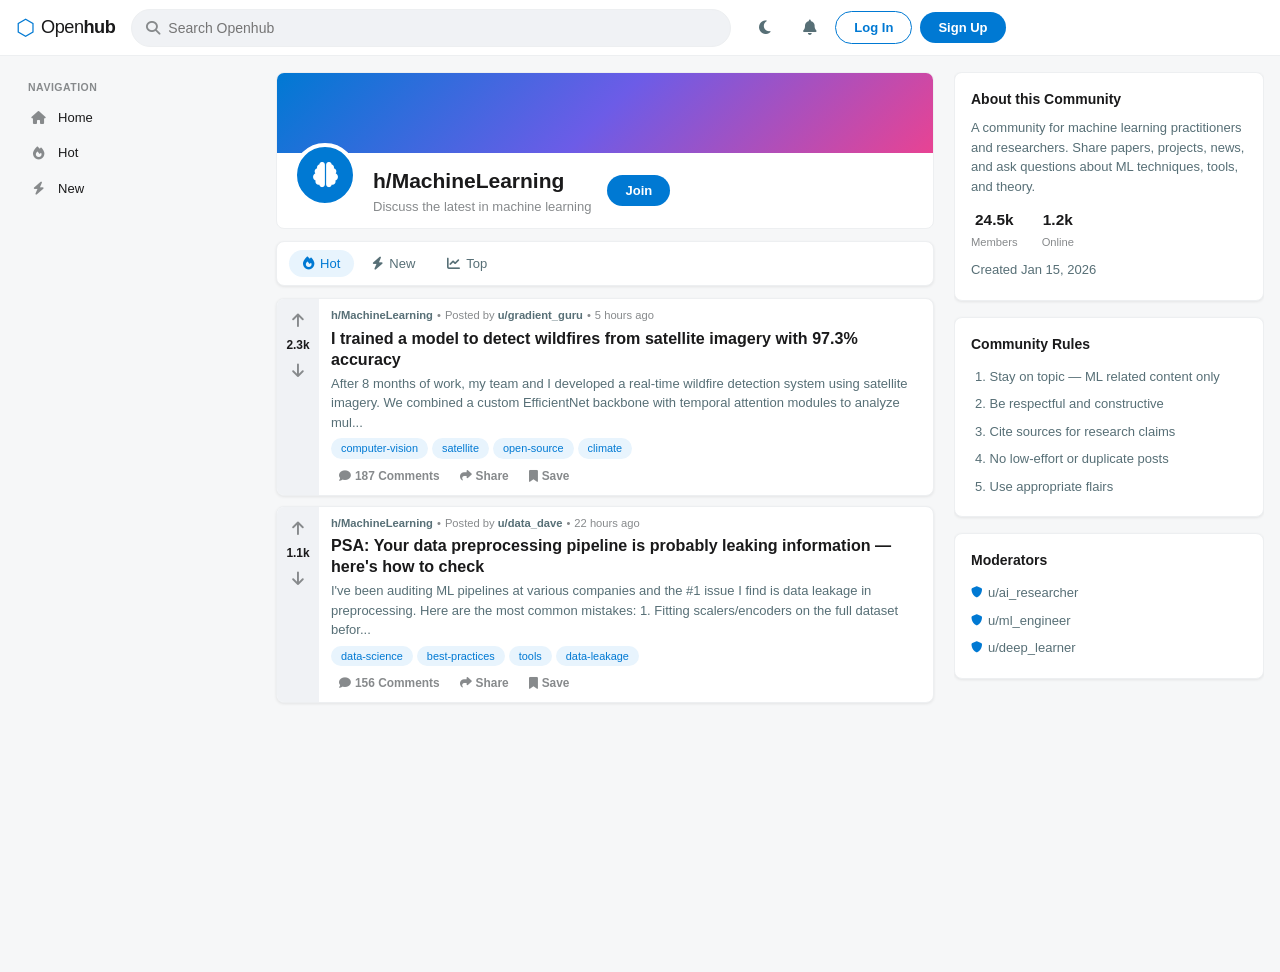
==== commit 166f5813: "Modularize style.css into independent module folders Split monolithic css/style.css (664 lines) into" ====
--- a/community.html
+++ b/community.html
@@ -4,7 +4,7 @@
   <meta charset="UTF-8">
   <meta name="viewport" content="width=device-width, initial-scale=1.0">
   <title>Community — Openhub</title>
-  <link rel="stylesheet" href="css/style.css">
+  <link rel="stylesheet" href="css/main.css">
   <link rel="stylesheet" href="https://cdnjs.cloudflare.com/ajax/libs/font-awesome/6.5.0/css/all.min.css">
 </head>
 <body>
--- a/css/main.css
+++ b/css/main.css
@@ -0,0 +1,15 @@
+/* ===== MAIN CSS ENTRY POINT ===== */
+/* Import all modular stylesheets in dependency order */
+
+@import url('variables/variables.css');
+@import url('base/base.css');
+@import url('layout/layout.css');
+@import url('navbar/navbar.css');
+@import url('sidebar/sidebar.css');
+@import url('buttons/buttons.css');
+@import url('cards/cards.css');
+@import url('post/post.css');
+@import url('comments/comments.css');
+@import url('community/community.css');
+@import url('modal/modal.css');
+@import url('responsive/responsive.css');
